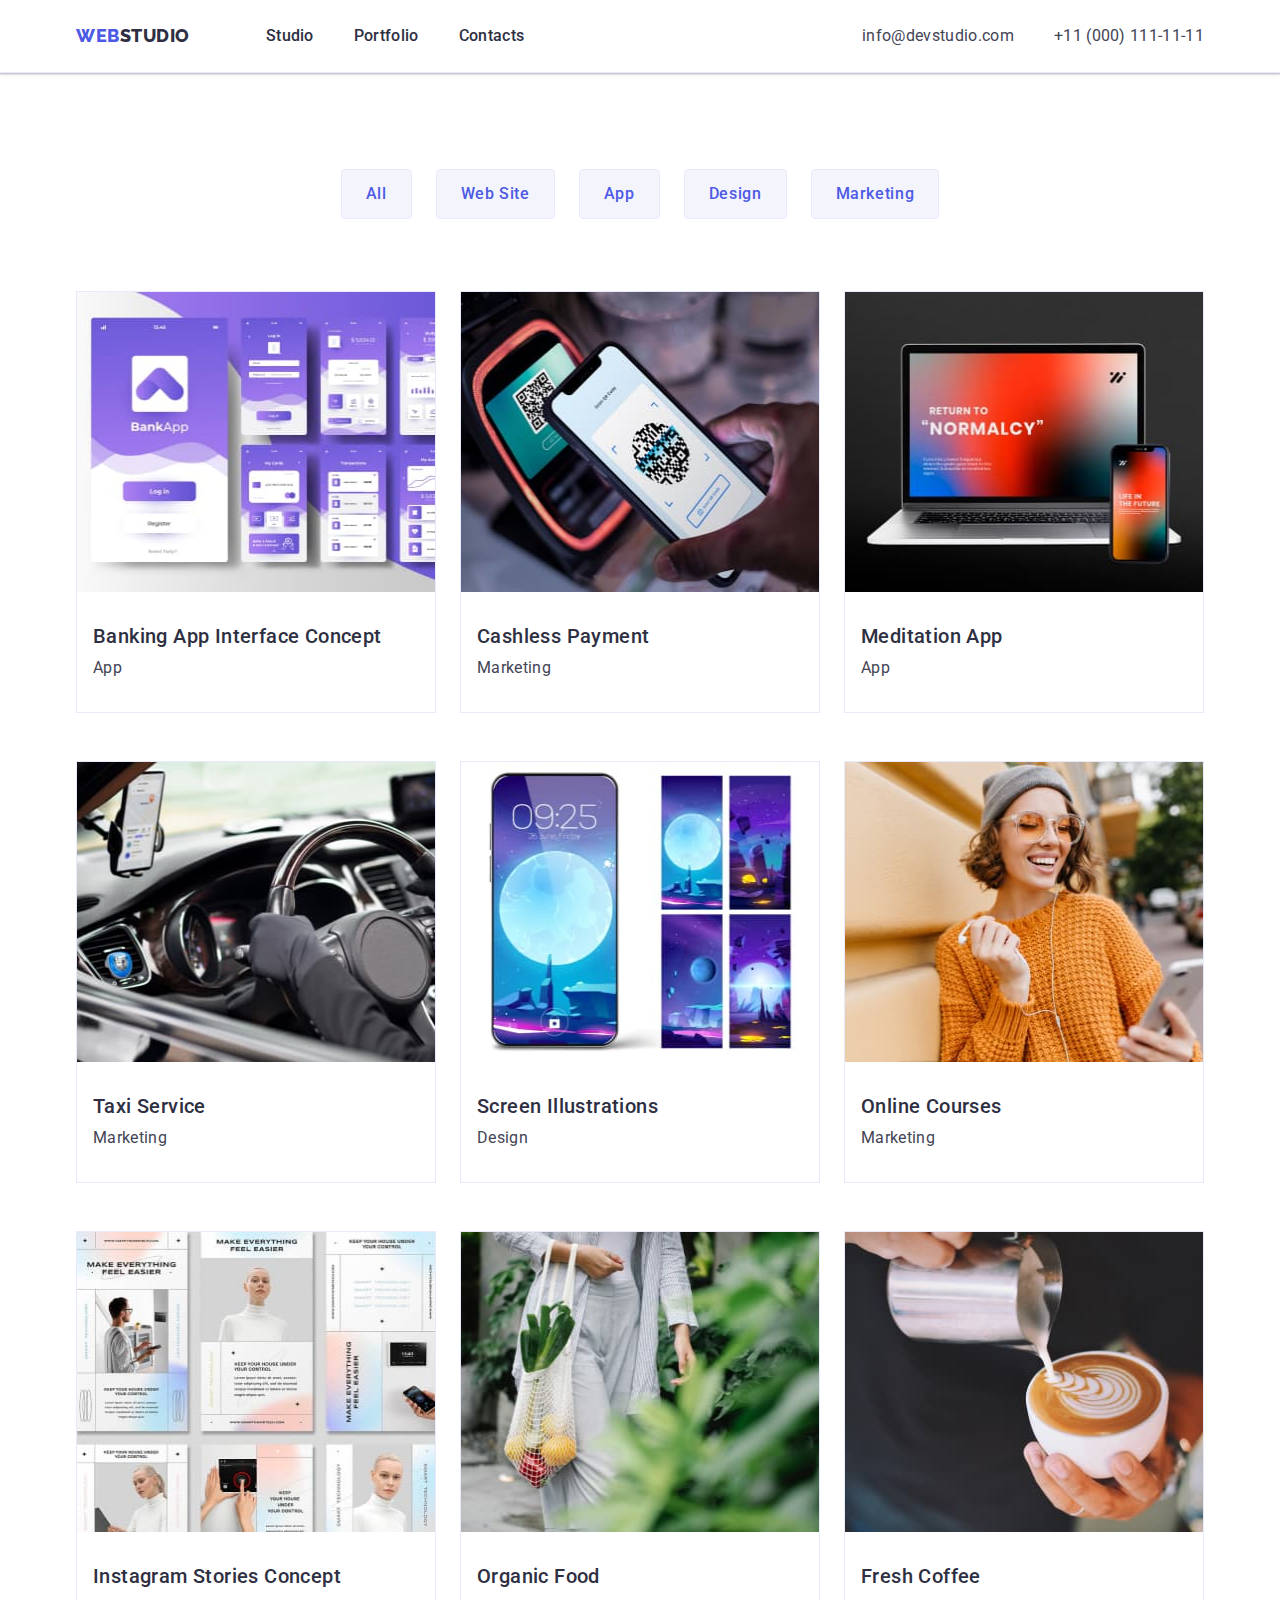
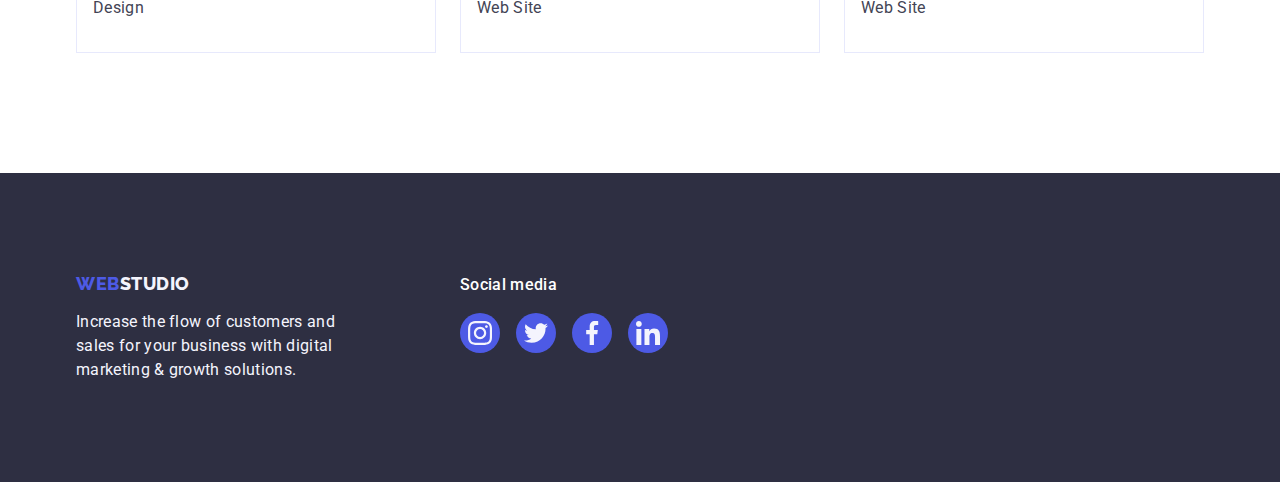
==== portfolio.html @ 77243d73 "Initial commit" ====
<!DOCTYPE html>
<html lang="en">
  <head>
    <meta charset="UTF-8" />
    <meta http-equiv="X-UA-Compatible" content="IE=edge" />
    <meta name="viewport" content="width=device-width, initial-scale=1.0" />
    <title>Portfolio</title>
    <link rel="preconnect" href="https://fonts.googleapis.com" />
    <link rel="preconnect" href="https://fonts.gstatic.com" crossorigin />
    <link
      href="https://fonts.googleapis.com/css2?family=Raleway:wght@800&family=Roboto:wght@400;500;700;900&display=swap"
      rel="stylesheet"
    />
    <link
      rel="stylesheet"
      href="https://cdnjs.cloudflare.com/ajax/libs/modern-normalize/1.1.0/modern-normalize.min.css"
    />
    <link rel="stylesheet" href="./css/styles.css" />
  </head>
  <body>
    <!-- Header -->
    <header class="main-header">
      <div class="container header">
        <nav class="nav-menu">
          <a class="logo link" href="./index.html"
            >Web<span class="logo-studio-black">Studio</span></a
          >
          <ul class="main-nav list">
            <li class="main-nav item">
              <a class="main-nav link" href="./index.html">Studio</a>
            </li>
            <li class="main-nav item">
              <a class="main-nav link" href="./portfolio.html">Portfolio</a>
            </li>
            <li class="main-nav item">
              <a class="main-nav link" href="">Contacts</a>
            </li>
          </ul>
        </nav>
        <address class="address">
          <ul class="contact-nav list">
            <li class="contact-nav item">
              <a class="contact-nav link" href="mailto:info@devstudio.com"
                >info@devstudio.com</a
              >
            </li>
            <li class="contact-nav item">
              <a class="contact-nav link" href="tel:+110001111111"
                >+11 (000) 111-11-11</a
              >
            </li>
          </ul>
        </address>
      </div>
    </header>
    <!-- Main -->
    <main>
      <section class="portfolio-page">
        <div class="portfolio-div container">
          <h1 class="hidden-text">Portfolio of WebStudio</h1>
          <ul class="portfolio-filter list">
            <li class="btn-filter-item">
              <button type="button" class="button-filter">All</button>
            </li>
            <li class="btn-filter-item">
              <button type="button" class="button-filter">Web Site</button>
            </li>
            <li class="btn-filter-item">
              <button type="button" class="button-filter">App</button>
            </li>
            <li class="btn-filter-item">
              <button type="button" class="button-filter">Design</button>
            </li>
            <li class="btn-filter-item">
              <button type="button" class="button-filter">Marketing</button>
            </li>
          </ul>
          <!-- Portfolio section -->
          <ul class="portfolio list">
            <li class="list-item">
              <a class="img link" href="">
                <img
                  class="portfolio-photo img"
                  src="./images/portfolio/img-bank.jpg"
                  alt="Concept interface of banking app"
                  width="360"
                  height="300"
                />
                <div class="portfolio-container">
                  <h2 class="second-subtitle-img portfolio">
                    Banking App Interface Concept
                  </h2>
                  <p class="description-img portfolio">App</p>
                </div></a
              >
            </li>
            <li class="list-item">
              <a class="img link" href=""
                ><img
                  class="portfolio-photo img"
                  src="./images/portfolio/img-pay.jpg"
                  alt="Payment by phone NFC"
                  width="360"
                  height="300"
                />
                <div class="portfolio-container">
                  <h2 class="second-subtitle-img portfolio">
                    Cashless Payment
                  </h2>
                  <p class="description-img portfolio">Marketing</p>
                </div></a
              >
            </li>
            <li class="list-item">
              <a class="img link" href=""
                ><img
                  class="portfolio-photo img"
                  src="./images/portfolio/img-medit.jpg"
                  alt="Laptop and phone with meditation app"
                  width="360"
                  height="300"
                />
                <div class="portfolio-container">
                  <h2 class="second-subtitle-img portfolio">Meditation App</h2>
                  <p class="description-img portfolio">App</p>
                </div></a
              >
            </li>
            <li class="list-item">
              <a class="img link" href=""
                ><img
                  class="portfolio-photo img"
                  src="./images/portfolio/img-taxi.jpg"
                  alt="Driver in car"
                  width="360"
                  height="300"
                />
                <div class="portfolio-container">
                  <h2 class="second-subtitle-img portfolio">Taxi Service</h2>
                  <p class="description-img portfolio">Marketing</p>
                </div></a
              >
            </li>
            <li class="list-item">
              <a class="img link" href=""
                ><img
                  class="portfolio-photo img"
                  src="./images/portfolio/img-scrn-illustr.jpg"
                  alt="Screen illustrations in phone"
                  width="360"
                  height="300"
                />
                <div class="portfolio-container">
                  <h2 class="second-subtitle-img portfolio">
                    Screen Illustrations
                  </h2>
                  <p class="description-img portfolio">Design</p>
                </div></a
              >
            </li>
            <li class="list-item">
              <a class="img link" href=""
                ><img
                  class="portfolio-photo img"
                  src="./images/portfolio/img-courses.jpg"
                  alt="Girl with headphones and phone"
                  width="360"
                  height="300"
                />
                <div class="portfolio-container">
                  <h2 class="second-subtitle-img portfolio">Online Courses</h2>
                  <p class="description-img portfolio">Marketing</p>
                </div></a
              >
            </li>
            <li class="list-item">
              <a class="img link" href=""
                ><img
                  class="portfolio-photo img"
                  src="./images/portfolio/img-inst.jpg"
                  alt="Instagram stories about smart house system"
                  width="360"
                  height="300"
                />
                <div class="portfolio-container">
                  <h2 class="second-subtitle-img portfolio">
                    Instagram Stories Concept
                  </h2>
                  <p class="description-img portfolio">Design</p>
                </div></a
              >
            </li>
            <li class="list-item">
              <a class="img link" href=""
                ><img
                  class="portfolio-photo img"
                  src="./images/portfolio/img-food.jpg"
                  alt="Woman with bag of fruits and vegetables"
                  width="360"
                  height="300"
                />
                <div class="portfolio-container">
                  <h2 class="second-subtitle-img portfolio">Organic Food</h2>
                  <p class="description-img portfolio">Web Site</p>
                </div></a
              >
            </li>
            <li class="list-item">
              <a class="img link" href=""
                ><img
                  class="portfolio-photo img"
                  src="./images/portfolio/img-coffee.jpg"
                  alt="The bartender pours coffee into a cup"
                  width="360"
                  height="300"
                />
                <div class="portfolio-container">
                  <h2 class="second-subtitle-img portfolio">Fresh Coffee</h2>
                  <p class="description-img portfolio">Web Site</p>
                </div></a
              >
            </li>
          </ul>
        </div>
      </section>
    </main>
    <!-- Footer -->
    <footer class="footer-section">
      <div class="container footer">
        <div class="footer-logo-text">
          <a class="logo link footer" href="./index.html"
            >Web<span class="logo-studio-white">Studio</span></a
          >
          <p class="footer-text">
            Increase the flow of customers and sales for your business with
            digital marketing & growth solutions.
          </p>
        </div>
        <div class="footer-social-links">
          <p class="footer-social-text">Social media</p>
          <ul class="footer-social list">
            <li class="footer-social-item">
              <a href="" class="footer-social link">
                <svg class="footer-social icon" width="24" height="24">
                  <use href="./images/icon.svg#icon-instagram"></use>
                </svg>
              </a>
            </li>
            <li class="footer-social-item">
              <a href="" class="footer-social link">
                <svg class="footer-social icon" width="24" height="24">
                  <use href="./images/icon.svg#icon-twitter"></use>
                </svg>
              </a>
            </li>
            <li class="footer-social-item">
              <a href="" class="footer-social link">
                <svg class="footer-social icon" width="24" height="24">
                  <use href="./images/icon.svg#icon-facebook"></use>
                </svg>
              </a>
            </li>
            <li class="footer-social-item">
              <a href="" class="footer-social link">
                <svg class="footer-social icon" width="24" height="24">
                  <use href="./images/icon.svg#icon-linkedin"></use>
                </svg>
              </a>
            </li>
          </ul>
        </div>
      </div>
    </footer>
  </body>
</html>
---- css/styles.css ----
:root {
  --primary-brand: rgba(77, 90, 229, 1);
  --pressed-state: rgba(64, 75, 191, 1);
  --dark: rgba(46, 47, 66, 1);
  --success: rgba(49, 208, 170, 1);
  --text: rgba(67, 68, 85, 1);
  --white-text: rgba(255, 255, 255, 1);
  --subtle-text: rgba(142, 143, 153, 1);
  --accent: rgba(231, 233, 252, 1);
  --light: rgba(244, 244, 253, 1);
  --modal-overlay: rgba(46, 47, 66, 0.4);
  --hero-background: rgba(46, 47, 66, 0.7);
  --white-background: rgba(255, 255, 255, 1);
  --modal-background: rgba(252, 252, 252, 1);
  --customers-icon: rgba(175, 177, 184, 1);
  --footer-social-media: #ffffff;
}

body {
  font-family: 'Roboto', sans-serif;
  font-size: 16px;
  line-height: 1.5;
  letter-spacing: 0.02em;
  color: var(--text);
  background-color: var(--white-background);
}

.container {
  width: 1158px;
  padding-left: 15px;
  padding-right: 15px;
  margin: 0 auto;
}

h1,
h2,
h3,
h4,
p,
ul {
  margin: 0;
}

.img {
  display: block;
  width: 100%;
}

/* Header */

.main-header {
  border-bottom: 1px solid var(--accent);
  box-shadow: 0px 2px 1px rgba(46, 47, 66, 0.08),
    0px 1px 1px rgba(46, 47, 66, 0.16), 0px 1px 6px rgba(46, 47, 66, 0.08);
}

.container.header {
  display: flex;
  align-items: center;
  height: 72px;
}

/* logo */

.link {
  font-family: 'Raleway', sans-serif;
  font-weight: 800;
  text-transform: uppercase;
  text-decoration: none;
  color: var(--primary-brand);
  font-size: 18px;
  line-height: 1.17;
  letter-spacing: 0.03em;
}

.logo-studio-black {
  color: var(--dark);
}

.logo.link {
  margin-right: 76px;
}

/* links for main-nav-link (studio, portfolio, contacts) */

.nav-menu {
  display: flex;
  align-items: center;
}

.main-nav {
  color: var(--dark);
  text-decoration: none;
  text-transform: capitalize;
  font-family: 'Roboto';
  font-style: normal;
  font-weight: 500;
  font-size: 16px;
  line-height: 1.5;
  letter-spacing: 0.02em;
}

.main-nav.link:active,
.main-nav.link:hover,
.main-nav.link:focus {
  color: var(--pressed-state);
}

.main-nav.link {
  display: block;
  padding-top: 24px;
  padding-bottom: 24px;
}

.list {
  display: flex;
  list-style: none;
  margin: 0;
  padding: 0;
}

.main-nav.list {
  gap: 40px;
}

.contact-nav.list {
  display: flex;
  gap: 40px;
}

/* links for tel, email */
.address {
  font-style: normal;
  margin-left: auto;
}

.contact-nav {
  text-decoration: none;
  color: inherit;
  text-transform: lowercase;
  font-family: 'Roboto';
  font-style: normal;
  font-weight: 400;
  font-size: 16px;
  line-height: 1.5;
  letter-spacing: 0.02em;
}

.contact-nav.link:hover,
.contact-nav.link:focus {
  color: var(--pressed-state);
}

/* Main */
.hero-section {
  background-color: var(--dark);
  background-image: linear-gradient(
      var(--hero-background),
      var(--hero-background)
    ),
    url(../images/hero.jpg);
  background-size: cover;
  background-position: center;
  background-repeat: no-repeat;
  max-width: 1440px;
  height: 600px;
  margin-left: auto;
  margin-right: auto;
  padding-top: 188px;
  padding-bottom: 188px;
  text-align: center;
}

.main-title {
  margin: 0 auto 48px;
  color: var(--white-text);
  font-size: 56px;
  line-height: 1.07;
  letter-spacing: 0.02em;
  text-align: center;
  max-width: 496px;
}

/* Advantages */

.advantages-logo.list {
  gap: 24px;
}

.hidden-text {
  visibility: hidden;
  display: none;
}

.second-section {
  padding: 120px 0;
}

.subtitle {
  color: var(--dark);
  margin-top: 0;
  margin-bottom: 72px;
  font-size: 36px;
  line-height: 1.11;
  letter-spacing: 0.02em;
  text-align: center;
  text-transform: capitalize;
}

.advantages.item {
  flex-basis: calc((100% - 72px) / 4);
}

.icon-container {
  display: flex;
  padding: 24px 102.14px;
  align-items: center;
  justify-content: center;
  height: 112px;
  width: 264px;
  background-color: var(--light);
  border-radius: 4px;
  margin-bottom: 8px;
}

/* What are we doing */

.third-section {
  padding-bottom: 120px;
}

.advantages.list,
.work.list,
.team.list {
  gap: 24px;
}

/* Team */

.fourth-section {
  background-color: var(--light);
  padding: 120px 0;
}

.description.team {
  text-align: center;
  margin-bottom: 8px;
}

.second-subtitle {
  margin-bottom: 8px;
  color: var(--dark);
  margin-top: 0;
  font-weight: 500;
  font-size: 20px;
  letter-spacing: 0.02em;
  line-height: 1.2;
}

.second-subtitle.team {
  text-align: center;
}

.description {
  font-size: 16px;
  margin-top: 0;
  margin-bottom: 0;
}

.second-subtitle-img {
  color: var(--dark);
  font-weight: 500;
  font-style: normal;
  font-size: 20px;
  letter-spacing: 0.02em;
  line-height: 1.2;
  text-transform: capitalize;
}

.description-img {
  color: var(--text);
  text-transform: capitalize;
  font-family: 'Roboto';
  font-style: normal;
  font-weight: 400;
  font-size: 16px;
  line-height: 1.5;
  letter-spacing: 0.02em;
}

.employee {
  padding: 32px 0;
}

.team.item {
  background-color: var(--white-background);
  box-shadow: 0px 1px 6px rgba(46, 47, 66, 0.08),
    0px 1px 1px rgba(46, 47, 66, 0.16), 0px 2px 1px rgba(46, 47, 66, 0.08);
  border-radius: 0px 0px 4px 4px;
}

/* Team social links */

.social-links.list {
  gap: 24px;
  justify-content: center;
}

.social-item {
  height: 40px;
  width: 40px;
}

.social.link {
  display: flex;
  background-color: var(--primary-brand);
  border-radius: 50%;
  width: 100%;
  height: 100%;
  align-items: center;
  justify-content: center;
  cursor: pointer;
}

.social.link:focus,
.social.link:hover {
  background-color: var(--pressed-state);
}

.social.icon {
  fill: var(--light);
}

/* Buttons */

.button-order {
  display: block;
  min-width: 169px;
  height: 56px;
  font-family: 'Roboto', sans-serif;
  font-weight: 500;
  font-size: 16px;
  line-height: 1.5;
  letter-spacing: 0.04em;
  color: var(--white-text);
  background-color: var(--primary-brand);
  cursor: pointer;
  padding: 16px 32px;
  border: none;
  box-shadow: 0px 4px 4px rgba(0, 0, 0, 0.15);
  border-radius: 4px;
  margin: 0 auto;
}

.button-filter {
  font-family: 'Roboto', sans-serif;
  font-size: 16px;
  line-height: 1.5;
  color: var(--primary-brand);
  background-color: var(--light);
  font-weight: 500;
  letter-spacing: 0.04em;
  cursor: pointer;
  border: 1px solid var(--accent);
  border-radius: 4px;
  padding: 12px 24px;
}

.button-filter:hover,
.button-filter:focus {
  border: 1px solid transparent;
  color: #ffffff;
  background-color: #404bbf;
  box-shadow: 0px 3px 1px rgba(0, 0, 0, 0.1), 0px 2px 1px rgba(0, 0, 0, 0.08),
    0px 2px 2px rgba(0, 0, 0, 0.12);
}

.button-order:hover,
.button-order:focus {
  background-color: var(--pressed-state);
}

/* Portfolio page */

.portfolio-page {
  padding: 96px 0 120px;
}

.portfolio-filter.list {
  margin-bottom: 72px;
  justify-content: center;
  display: flex;
  gap: 24px;
}

.portfolio.list {
  display: flex;
  flex-wrap: wrap;
  column-gap: 24px;
  row-gap: 48px;
}

.list-item {
  flex-basis: calc((100% - 48px) / 3);
  border: 1px solid var(--accent);
}

.portfolio-container {
  padding: 32px 16px;
  border-top: none;
}

.list-item:hover {
  background: var(--white-background);
  border: 1px solid var(--light);
}

.second-subtitle-img.portfolio {
  font-family: 'Roboto';
  margin-bottom: 8px;
}

.img.link:hover,
.img.link:focus {
  box-shadow: 0px 1px 6px rgba(46, 47, 66, 0.08),
    0px 1px 1px rgba(46, 47, 66, 0.16), 0px 2px 1px rgba(46, 47, 66, 0.08);
}

/* Customers */

.customer.subtitle {
  margin-bottom: 72px;
  line-height: 1.1;
}

.customer-section {
  padding: 120px 0;
}

.customer.list {
  gap: 24px;
  align-items: center;
}

.customer-item {
  width: 168px;
  height: 88px;
  cursor: pointer;
}

.customer.link {
  display: flex;
  width: 100%;
  height: 100%;
  border: 1px solid var(--subtle-text);
  border-radius: 4px;
  align-items: center;
  justify-content: center;
  color: var(--customers-icon);
  padding: 16px 32px;
}

.customer.link:hover,
.customer.link:focus {
  color: var(--pressed-state);
  border-color: var(--pressed-state);
}

.customer.icon {
  fill: currentColor;
}

/* Footer */

.footer-section {
  padding: 100px 0;
  background-color: var(--dark);
}

.logo-studio-white {
  color: var(--light);
}

.logo.link.footer {
  display: inline-block;
  margin-bottom: 16px;
  margin-right: 0;
}

.footer-text {
  color: var(--light);
  margin-bottom: 0;
  width: 264px;
}

.footer-social-text {
  font-weight: 500;
  color: var(--white-text);
  margin-bottom: 16px;
}

.container.footer {
  display: flex;
  align-items: baseline;
  gap: 120px;
}

.footer-social.list {
  gap: 16px;
}

.footer-social.link {
  display: flex;
  border-radius: 50%;
  width: 100%;
  height: 100%;
  align-items: center;
  justify-content: center;
  cursor: pointer;
  background-color: var(--primary-brand);
}

.footer-social.link:focus,
.footer-social.link:hover {
  background-color: var(--success);
}

.footer-social-item {
  width: 40px;
  height: 40px;
}

.footer-social.icon {
  fill: var(--light);
}
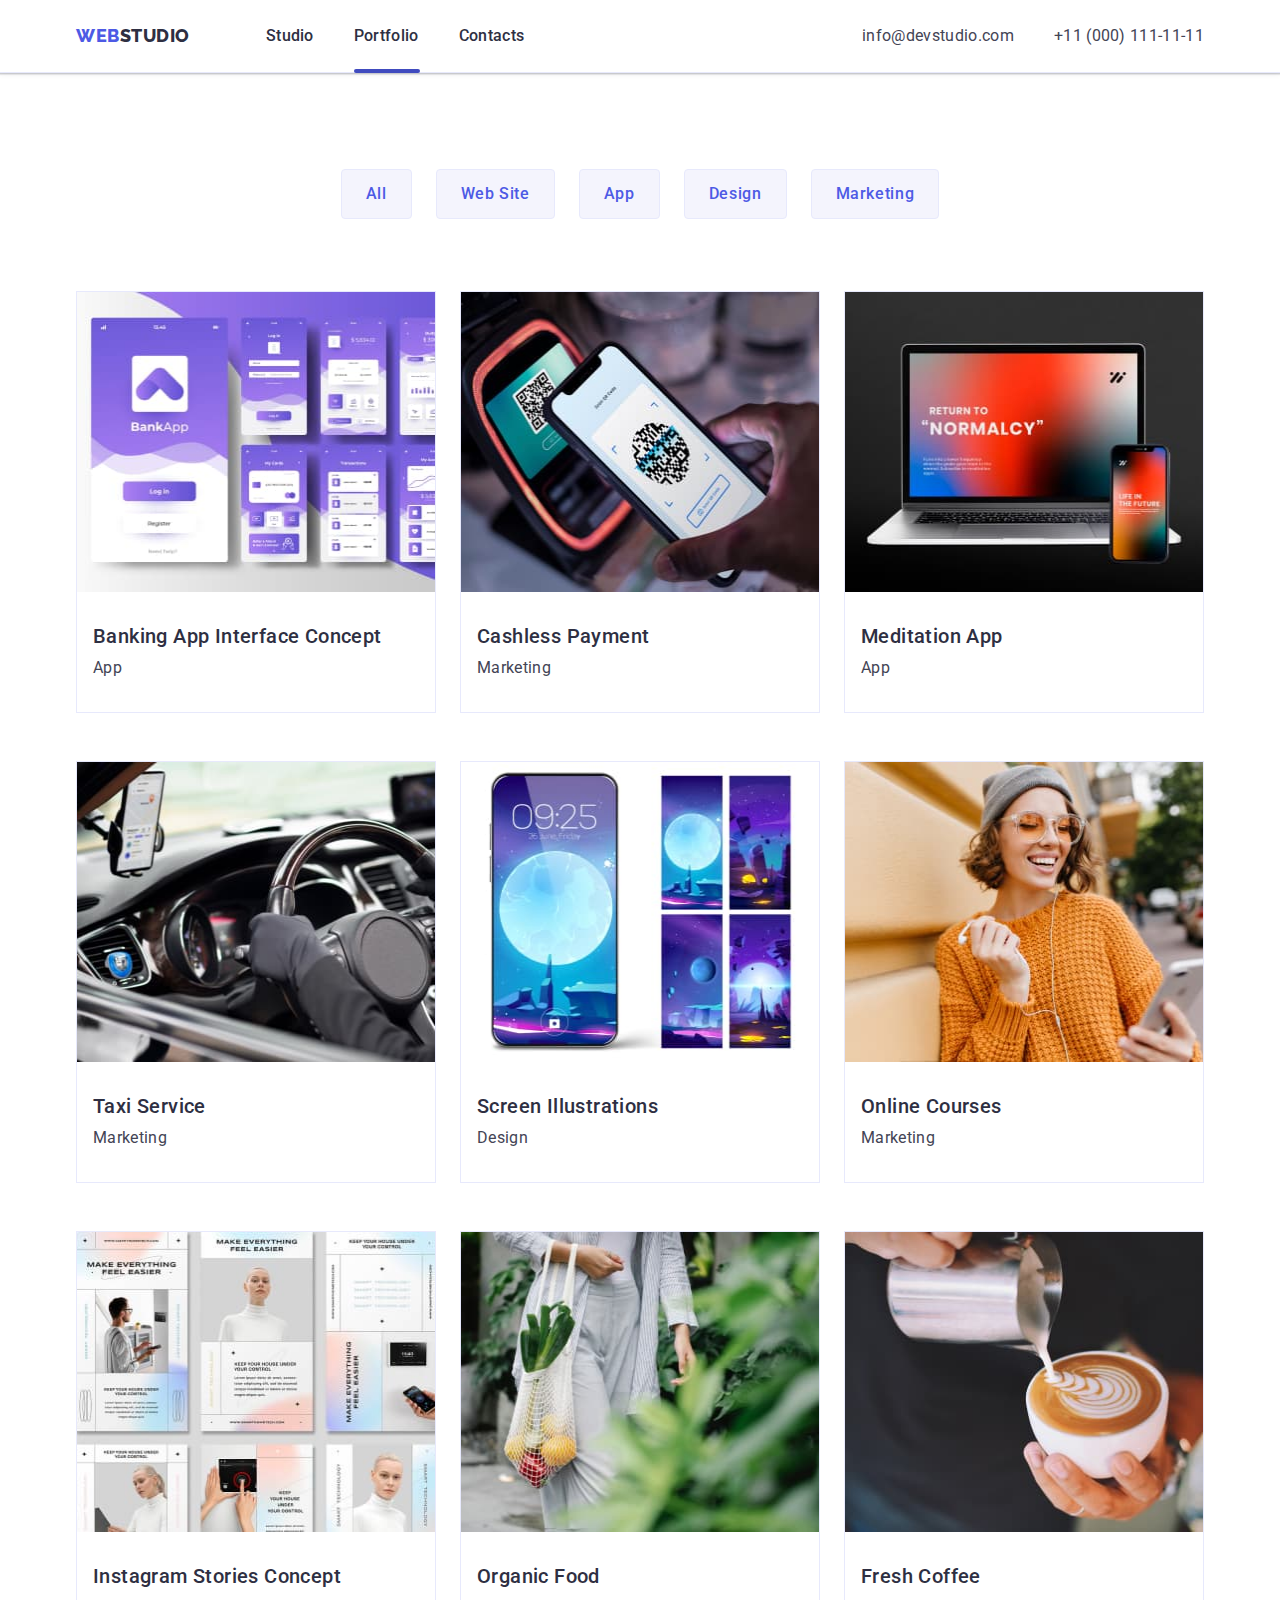
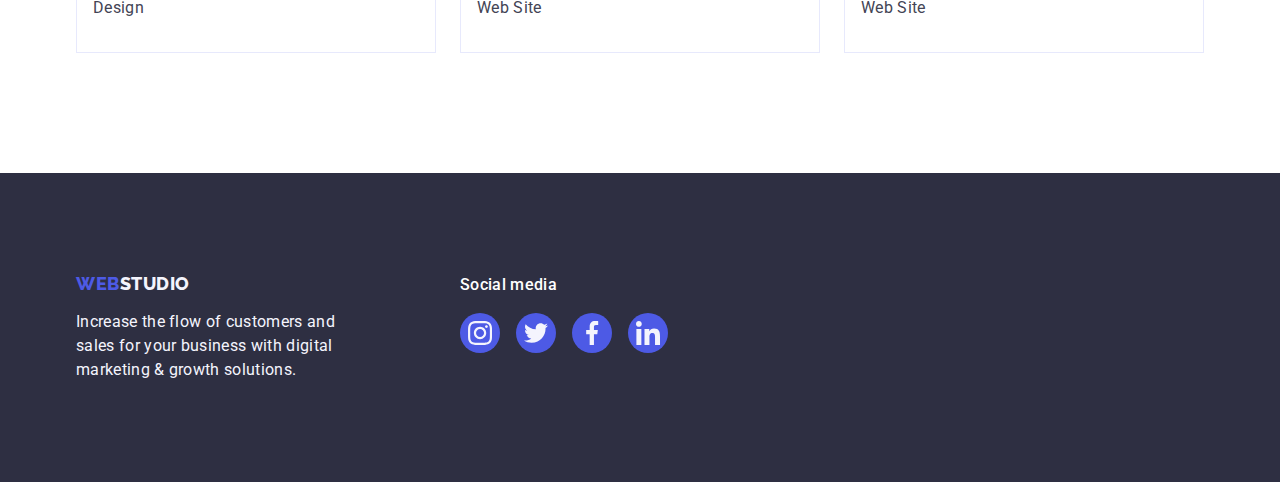
==== commit 08e6d5fc: "HW5 v.1" ====
--- a/portfolio.html
+++ b/portfolio.html
@@ -29,8 +29,12 @@
             <li class="main-nav item">
               <a class="main-nav link" href="./index.html">Studio</a>
             </li>
-            <li class="main-nav item">
-              <a class="main-nav link" href="./portfolio.html">Portfolio</a>
+            <li class="main-nav item current-page portfolio">
+              <a
+                class="main-nav link current-page portfolio"
+                href="./portfolio.html"
+                >Portfolio</a
+              >
             </li>
             <li class="main-nav item">
               <a class="main-nav link" href="">Contacts</a>
@@ -79,6 +83,11 @@
           <ul class="portfolio list">
             <li class="list-item">
               <a class="img link" href="">
+                <p class="portfolio-card-text">
+                  14 Stylish and User-Friendly App Design Concepts · Task
+                  Manager App · Calorie Tracker App · Exotic Fruit Ecommerce App
+                  · Cloud Storage App
+                </p>
                 <img
                   class="portfolio-photo img"
                   src="./images/portfolio/img-bank.jpg"
@@ -95,8 +104,13 @@
               >
             </li>
             <li class="list-item">
-              <a class="img link" href=""
-                ><img
+              <a class="img link" href="">
+                <p class="portfolio-card-text">
+                  14 Stylish and User-Friendly App Design Concepts · Task
+                  Manager App · Calorie Tracker App · Exotic Fruit Ecommerce App
+                  · Cloud Storage App
+                </p>
+                <img
                   class="portfolio-photo img"
                   src="./images/portfolio/img-pay.jpg"
                   alt="Payment by phone NFC"
@@ -112,8 +126,13 @@
               >
             </li>
             <li class="list-item">
-              <a class="img link" href=""
-                ><img
+              <a class="img link" href="">
+                <p class="portfolio-card-text">
+                  14 Stylish and User-Friendly App Design Concepts · Task
+                  Manager App · Calorie Tracker App · Exotic Fruit Ecommerce App
+                  · Cloud Storage App
+                </p>
+                <img
                   class="portfolio-photo img"
                   src="./images/portfolio/img-medit.jpg"
                   alt="Laptop and phone with meditation app"
@@ -127,8 +146,13 @@
               >
             </li>
             <li class="list-item">
-              <a class="img link" href=""
-                ><img
+              <a class="img link" href="">
+                <p class="portfolio-card-text">
+                  14 Stylish and User-Friendly App Design Concepts · Task
+                  Manager App · Calorie Tracker App · Exotic Fruit Ecommerce App
+                  · Cloud Storage App
+                </p>
+                <img
                   class="portfolio-photo img"
                   src="./images/portfolio/img-taxi.jpg"
                   alt="Driver in car"
@@ -142,8 +166,13 @@
               >
             </li>
             <li class="list-item">
-              <a class="img link" href=""
-                ><img
+              <a class="img link" href="">
+                <p class="portfolio-card-text">
+                  14 Stylish and User-Friendly App Design Concepts · Task
+                  Manager App · Calorie Tracker App · Exotic Fruit Ecommerce App
+                  · Cloud Storage App
+                </p>
+                <img
                   class="portfolio-photo img"
                   src="./images/portfolio/img-scrn-illustr.jpg"
                   alt="Screen illustrations in phone"
@@ -159,8 +188,13 @@
               >
             </li>
             <li class="list-item">
-              <a class="img link" href=""
-                ><img
+              <a class="img link" href="">
+                <p class="portfolio-card-text">
+                  14 Stylish and User-Friendly App Design Concepts · Task
+                  Manager App · Calorie Tracker App · Exotic Fruit Ecommerce App
+                  · Cloud Storage App
+                </p>
+                <img
                   class="portfolio-photo img"
                   src="./images/portfolio/img-courses.jpg"
                   alt="Girl with headphones and phone"
@@ -174,8 +208,13 @@
               >
             </li>
             <li class="list-item">
-              <a class="img link" href=""
-                ><img
+              <a class="img link" href="">
+                <p class="portfolio-card-text">
+                  14 Stylish and User-Friendly App Design Concepts · Task
+                  Manager App · Calorie Tracker App · Exotic Fruit Ecommerce App
+                  · Cloud Storage App
+                </p>
+                <img
                   class="portfolio-photo img"
                   src="./images/portfolio/img-inst.jpg"
                   alt="Instagram stories about smart house system"
@@ -192,7 +231,12 @@
             </li>
             <li class="list-item">
               <a class="img link" href=""
-                ><img
+                ><p class="portfolio-card-text">
+                  14 Stylish and User-Friendly App Design Concepts · Task
+                  Manager App · Calorie Tracker App · Exotic Fruit Ecommerce App
+                  · Cloud Storage App
+                </p>
+                <img
                   class="portfolio-photo img"
                   src="./images/portfolio/img-food.jpg"
                   alt="Woman with bag of fruits and vegetables"
@@ -207,7 +251,12 @@
             </li>
             <li class="list-item">
               <a class="img link" href=""
-                ><img
+                ><p class="portfolio-card-text">
+                  14 Stylish and User-Friendly App Design Concepts · Task
+                  Manager App · Calorie Tracker App · Exotic Fruit Ecommerce App
+                  · Cloud Storage App
+                </p>
+                <img
                   class="portfolio-photo img"
                   src="./images/portfolio/img-coffee.jpg"
                   alt="The bartender pours coffee into a cup"
@@ -271,5 +320,6 @@
         </div>
       </div>
     </footer>
+    <script src="./js/modal.js"></script>
   </body>
 </html>
--- a/css/styles.css
+++ b/css/styles.css
@@ -13,7 +13,6 @@
   --white-background: rgba(255, 255, 255, 1);
   --modal-background: rgba(252, 252, 252, 1);
   --customers-icon: rgba(175, 177, 184, 1);
-  --footer-social-media: #ffffff;
 }
 
 body {
@@ -58,6 +57,29 @@
   display: flex;
   align-items: center;
   height: 72px;
+}
+
+.main-nav.item.current-page {
+  position: relative;
+}
+
+.main-nav.link.current-page::after {
+  display: inline-block;
+  position: absolute;
+  content: '';
+  height: 4px;
+  left: 0px;
+  bottom: -1px;
+  background: var(--pressed-state);
+  border-radius: 2px;
+}
+
+.current-page.portfolio::after {
+  width: 66px;
+}
+
+.current-page.studio::after {
+  width: 48px;
 }
 
 /* logo */
@@ -104,6 +126,9 @@
 .main-nav.link:hover,
 .main-nav.link:focus {
   color: var(--pressed-state);
+  transition-property: color;
+  transition-duration: 250ms;
+  transition-timing-function: cubic-bezier(0.4, 0, 0.2, 1);
 }
 
 .main-nav.link {
@@ -149,6 +174,9 @@
 .contact-nav.link:hover,
 .contact-nav.link:focus {
   color: var(--pressed-state);
+  transition-property: color;
+  transition-duration: 250ms;
+  transition-timing-function: cubic-bezier(0.4, 0, 0.2, 1);
 }
 
 /* Main */
@@ -325,6 +353,9 @@
 .social.link:focus,
 .social.link:hover {
   background-color: var(--pressed-state);
+  transition-property: background-color;
+  transition-duration: 250ms;
+  transition-timing-function: cubic-bezier(0.4, 0, 0.2, 1);
 }
 
 .social.icon {
@@ -369,15 +400,21 @@
 .button-filter:hover,
 .button-filter:focus {
   border: 1px solid transparent;
-  color: #ffffff;
-  background-color: #404bbf;
+  color: var(--white-text);
+  background-color: var(--pressed-state);
   box-shadow: 0px 3px 1px rgba(0, 0, 0, 0.1), 0px 2px 1px rgba(0, 0, 0, 0.08),
     0px 2px 2px rgba(0, 0, 0, 0.12);
+  transition-property: background-color;
+  transition-duration: 250ms;
+  transition-timing-function: cubic-bezier(0.4, 0, 0.2, 1);
 }
 
 .button-order:hover,
 .button-order:focus {
   background-color: var(--pressed-state);
+  transition-property: background-color;
+  transition-duration: 250ms;
+  transition-timing-function: cubic-bezier(0.4, 0, 0.2, 1);
 }
 
 /* Portfolio page */
@@ -401,6 +438,7 @@
 }
 
 .list-item {
+  position: relative;
   flex-basis: calc((100% - 48px) / 3);
   border: 1px solid var(--accent);
 }
@@ -408,11 +446,6 @@
 .portfolio-container {
   padding: 32px 16px;
   border-top: none;
-}
-
-.list-item:hover {
-  background: var(--white-background);
-  border: 1px solid var(--light);
 }
 
 .second-subtitle-img.portfolio {
@@ -424,6 +457,40 @@
 .img.link:focus {
   box-shadow: 0px 1px 6px rgba(46, 47, 66, 0.08),
     0px 1px 1px rgba(46, 47, 66, 0.16), 0px 2px 1px rgba(46, 47, 66, 0.08);
+  transition-property: box-shadow;
+  transition-duration: 250ms;
+  transition-timing-function: cubic-bezier(0.4, 0, 0.2, 1);
+}
+
+.img.link:hover::before,
+.portfolio-card-text:hover {
+  opacity: 1;
+}
+
+.img.link::before {
+  position: absolute;
+  display: inline-block;
+  content: '';
+  width: 100%;
+  height: 300px;
+  background-color: var(--primary-brand);
+  opacity: 0;
+}
+
+.portfolio-card-text {
+  position: absolute;
+  opacity: 0;
+  color: var(--light);
+  width: 100%;
+  height: 100%;
+  font-family: 'Roboto';
+  font-style: normal;
+  font-weight: 400;
+  font-size: 16px;
+  line-height: 1.5;
+  text-transform: none;
+  letter-spacing: 0.02em;
+  padding: 40px 32px;
 }
 
 /* Customers */
@@ -464,6 +531,9 @@
 .customer.link:focus {
   color: var(--pressed-state);
   border-color: var(--pressed-state);
+  transition-property: color, border-color;
+  transition-duration: 250ms;
+  transition-timing-function: cubic-bezier(0.4, 0, 0.2, 1);
 }
 
 .customer.icon {
@@ -523,6 +593,9 @@
 .footer-social.link:focus,
 .footer-social.link:hover {
   background-color: var(--success);
+  transition-property: background-color;
+  transition-duration: 250ms;
+  transition-timing-function: cubic-bezier(0.4, 0, 0.2, 1);
 }
 
 .footer-social-item {
@@ -533,3 +606,46 @@
 .footer-social.icon {
   fill: var(--light);
 }
+
+/* Backdrop */
+
+.backdrop.is-hidden {
+  opacity: 0;
+  pointer-events: none;
+}
+
+.backdrop {
+  position: fixed;
+  background-color: var(--modal-overlay);
+  top: 0;
+  left: 0;
+  width: 100%;
+  height: 100%;
+}
+
+.modal {
+  position: absolute;
+  background-color: var(--modal-background);
+  width: 408px;
+  height: 576px;
+  left: 50%;
+  top: 50%;
+  transform: translate(-50%, -50%);
+  box-shadow: 0px 1px 1px rgba(0, 0, 0, 0.14), 0px 1px 3px rgba(0, 0, 0, 0.12),
+    0px 2px 1px rgba(0, 0, 0, 0.2);
+  border-radius: 4px;
+}
+
+.close-icon-button {
+  position: absolute;
+  display: flex;
+  width: 24px;
+  height: 24px;
+  background: var(--accent);
+  border: 1px solid rgba(0, 0, 0, 0.1);
+  border-radius: 50%;
+  top: 24px;
+  right: 24px;
+  align-items: center;
+  justify-content: center;
+}
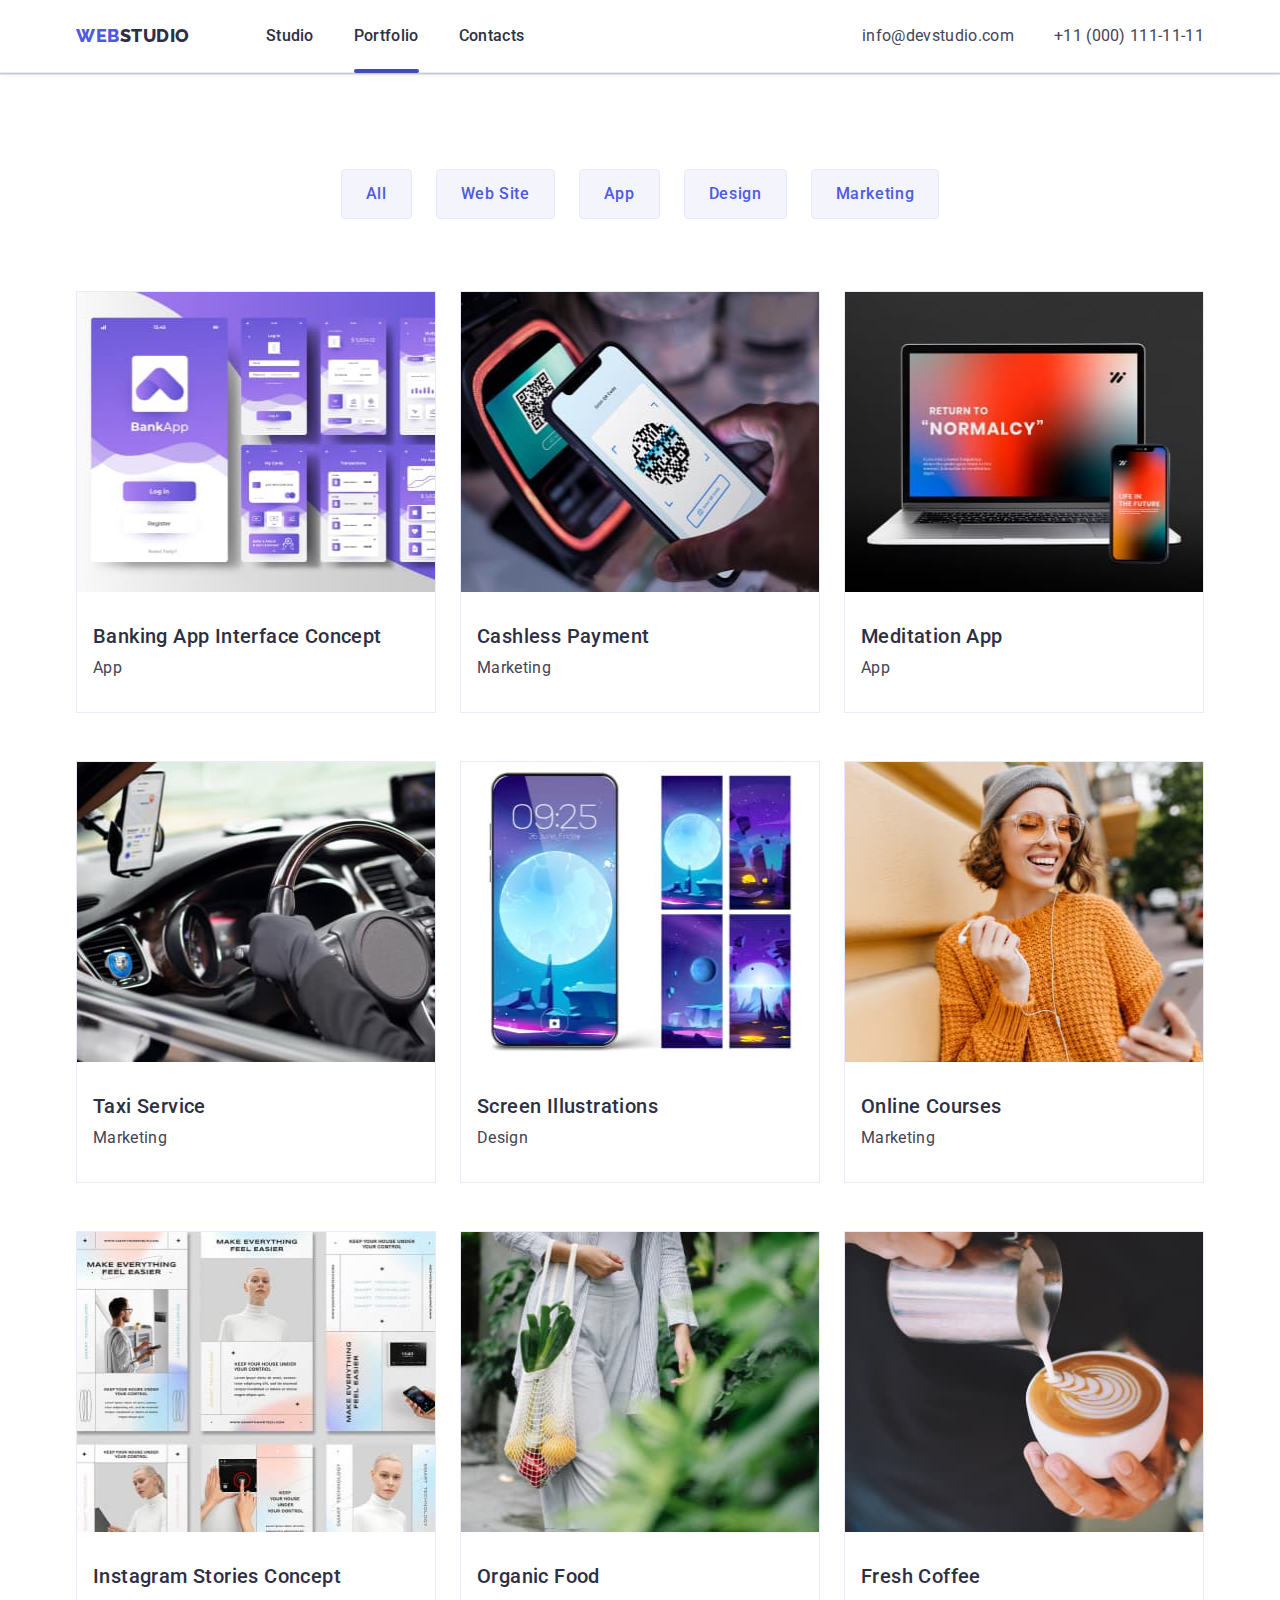
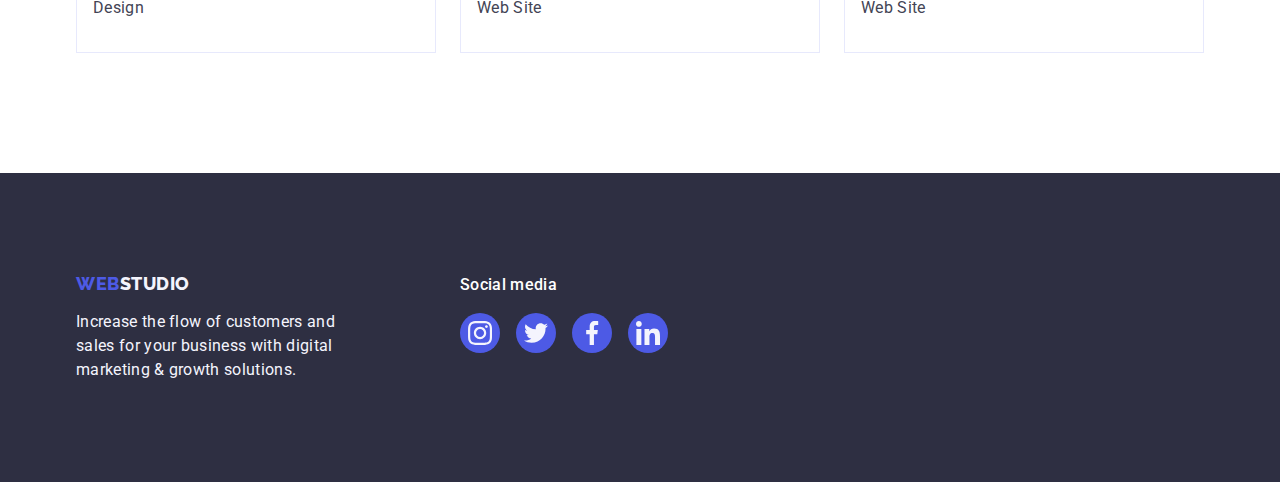
==== commit a6a25c96: "HW5 done" ====
--- a/portfolio.html
+++ b/portfolio.html
@@ -81,20 +81,23 @@
           </ul>
           <!-- Portfolio section -->
           <ul class="portfolio list">
-            <li class="list-item">
-              <a class="img link" href="">
-                <p class="portfolio-card-text">
-                  14 Stylish and User-Friendly App Design Concepts · Task
-                  Manager App · Calorie Tracker App · Exotic Fruit Ecommerce App
-                  · Cloud Storage App
-                </p>
-                <img
-                  class="portfolio-photo img"
-                  src="./images/portfolio/img-bank.jpg"
-                  alt="Concept interface of banking app"
-                  width="360"
-                  height="300"
-                />
+            <!-- 1 item -->
+            <li class="list-item">
+              <a class="img link" href="">
+                <div class="portfolio-card-img-wrapper">
+                  <img
+                    class="portfolio-photo img"
+                    src="./images/portfolio/img-bank.jpg"
+                    alt="Concept interface of banking app"
+                    width="360"
+                    height="300"
+                  />
+                  <p class="portfolio-card-overlay-text">
+                    14 Stylish and User-Friendly App Design Concepts · Task
+                    Manager App · Calorie Tracker App · Exotic Fruit Ecommerce
+                    App · Cloud Storage App
+                  </p>
+                </div>
                 <div class="portfolio-container">
                   <h2 class="second-subtitle-img portfolio">
                     Banking App Interface Concept
@@ -103,20 +106,23 @@
                 </div></a
               >
             </li>
-            <li class="list-item">
-              <a class="img link" href="">
-                <p class="portfolio-card-text">
-                  14 Stylish and User-Friendly App Design Concepts · Task
-                  Manager App · Calorie Tracker App · Exotic Fruit Ecommerce App
-                  · Cloud Storage App
-                </p>
-                <img
-                  class="portfolio-photo img"
-                  src="./images/portfolio/img-pay.jpg"
-                  alt="Payment by phone NFC"
-                  width="360"
-                  height="300"
-                />
+            <!-- 2 item -->
+            <li class="list-item">
+              <a class="img link" href="">
+                <div class="portfolio-card-img-wrapper">
+                  <img
+                    class="portfolio-photo img"
+                    src="./images/portfolio/img-pay.jpg"
+                    alt="Payment by phone NFC"
+                    width="360"
+                    height="300"
+                  />
+                  <p class="portfolio-card-overlay-text">
+                    14 Stylish and User-Friendly App Design Concepts · Task
+                    Manager App · Calorie Tracker App · Exotic Fruit Ecommerce
+                    App · Cloud Storage App
+                  </p>
+                </div>
                 <div class="portfolio-container">
                   <h2 class="second-subtitle-img portfolio">
                     Cashless Payment
@@ -125,60 +131,69 @@
                 </div></a
               >
             </li>
-            <li class="list-item">
-              <a class="img link" href="">
-                <p class="portfolio-card-text">
-                  14 Stylish and User-Friendly App Design Concepts · Task
-                  Manager App · Calorie Tracker App · Exotic Fruit Ecommerce App
-                  · Cloud Storage App
-                </p>
-                <img
-                  class="portfolio-photo img"
-                  src="./images/portfolio/img-medit.jpg"
-                  alt="Laptop and phone with meditation app"
-                  width="360"
-                  height="300"
-                />
+            <!-- 3 item -->
+            <li class="list-item">
+              <a class="img link" href="">
+                <div class="portfolio-card-img-wrapper">
+                  <img
+                    class="portfolio-photo img"
+                    src="./images/portfolio/img-medit.jpg"
+                    alt="Laptop and phone with meditation app"
+                    width="360"
+                    height="300"
+                  />
+                  <p class="portfolio-card-overlay-text">
+                    14 Stylish and User-Friendly App Design Concepts · Task
+                    Manager App · Calorie Tracker App · Exotic Fruit Ecommerce
+                    App · Cloud Storage App
+                  </p>
+                </div>
                 <div class="portfolio-container">
                   <h2 class="second-subtitle-img portfolio">Meditation App</h2>
                   <p class="description-img portfolio">App</p>
                 </div></a
               >
             </li>
-            <li class="list-item">
-              <a class="img link" href="">
-                <p class="portfolio-card-text">
-                  14 Stylish and User-Friendly App Design Concepts · Task
-                  Manager App · Calorie Tracker App · Exotic Fruit Ecommerce App
-                  · Cloud Storage App
-                </p>
-                <img
-                  class="portfolio-photo img"
-                  src="./images/portfolio/img-taxi.jpg"
-                  alt="Driver in car"
-                  width="360"
-                  height="300"
-                />
+            <!-- 4 item -->
+            <li class="list-item">
+              <a class="img link" href="">
+                <div class="portfolio-card-img-wrapper">
+                  <img
+                    class="portfolio-photo img"
+                    src="./images/portfolio/img-taxi.jpg"
+                    alt="Driver in car"
+                    width="360"
+                    height="300"
+                  />
+                  <p class="portfolio-card-overlay-text">
+                    14 Stylish and User-Friendly App Design Concepts · Task
+                    Manager App · Calorie Tracker App · Exotic Fruit Ecommerce
+                    App · Cloud Storage App
+                  </p>
+                </div>
                 <div class="portfolio-container">
                   <h2 class="second-subtitle-img portfolio">Taxi Service</h2>
                   <p class="description-img portfolio">Marketing</p>
                 </div></a
               >
             </li>
-            <li class="list-item">
-              <a class="img link" href="">
-                <p class="portfolio-card-text">
-                  14 Stylish and User-Friendly App Design Concepts · Task
-                  Manager App · Calorie Tracker App · Exotic Fruit Ecommerce App
-                  · Cloud Storage App
-                </p>
-                <img
-                  class="portfolio-photo img"
-                  src="./images/portfolio/img-scrn-illustr.jpg"
-                  alt="Screen illustrations in phone"
-                  width="360"
-                  height="300"
-                />
+            <!-- 5 item -->
+            <li class="list-item">
+              <a class="img link" href="">
+                <div class="portfolio-card-img-wrapper">
+                  <img
+                    class="portfolio-photo img"
+                    src="./images/portfolio/img-scrn-illustr.jpg"
+                    alt="Screen illustrations in phone"
+                    width="360"
+                    height="300"
+                  />
+                  <p class="portfolio-card-overlay-text">
+                    14 Stylish and User-Friendly App Design Concepts · Task
+                    Manager App · Calorie Tracker App · Exotic Fruit Ecommerce
+                    App · Cloud Storage App
+                  </p>
+                </div>
                 <div class="portfolio-container">
                   <h2 class="second-subtitle-img portfolio">
                     Screen Illustrations
@@ -187,40 +202,46 @@
                 </div></a
               >
             </li>
-            <li class="list-item">
-              <a class="img link" href="">
-                <p class="portfolio-card-text">
-                  14 Stylish and User-Friendly App Design Concepts · Task
-                  Manager App · Calorie Tracker App · Exotic Fruit Ecommerce App
-                  · Cloud Storage App
-                </p>
-                <img
-                  class="portfolio-photo img"
-                  src="./images/portfolio/img-courses.jpg"
-                  alt="Girl with headphones and phone"
-                  width="360"
-                  height="300"
-                />
+            <!-- 6 item -->
+            <li class="list-item">
+              <a class="img link" href="">
+                <div class="portfolio-card-img-wrapper">
+                  <img
+                    class="portfolio-photo img"
+                    src="./images/portfolio/img-courses.jpg"
+                    alt="Girl with headphones and phone"
+                    width="360"
+                    height="300"
+                  />
+                  <p class="portfolio-card-overlay-text">
+                    14 Stylish and User-Friendly App Design Concepts · Task
+                    Manager App · Calorie Tracker App · Exotic Fruit Ecommerce
+                    App · Cloud Storage App
+                  </p>
+                </div>
                 <div class="portfolio-container">
                   <h2 class="second-subtitle-img portfolio">Online Courses</h2>
                   <p class="description-img portfolio">Marketing</p>
                 </div></a
               >
             </li>
-            <li class="list-item">
-              <a class="img link" href="">
-                <p class="portfolio-card-text">
-                  14 Stylish and User-Friendly App Design Concepts · Task
-                  Manager App · Calorie Tracker App · Exotic Fruit Ecommerce App
-                  · Cloud Storage App
-                </p>
-                <img
-                  class="portfolio-photo img"
-                  src="./images/portfolio/img-inst.jpg"
-                  alt="Instagram stories about smart house system"
-                  width="360"
-                  height="300"
-                />
+            <!-- 7 item -->
+            <li class="list-item">
+              <a class="img link" href="">
+                <div class="portfolio-card-img-wrapper">
+                  <img
+                    class="portfolio-photo img"
+                    src="./images/portfolio/img-inst.jpg"
+                    alt="Instagram stories about smart house system"
+                    width="360"
+                    height="300"
+                  />
+                  <p class="portfolio-card-overlay-text">
+                    14 Stylish and User-Friendly App Design Concepts · Task
+                    Manager App · Calorie Tracker App · Exotic Fruit Ecommerce
+                    App · Cloud Storage App
+                  </p>
+                </div>
                 <div class="portfolio-container">
                   <h2 class="second-subtitle-img portfolio">
                     Instagram Stories Concept
@@ -229,40 +250,46 @@
                 </div></a
               >
             </li>
-            <li class="list-item">
-              <a class="img link" href=""
-                ><p class="portfolio-card-text">
-                  14 Stylish and User-Friendly App Design Concepts · Task
-                  Manager App · Calorie Tracker App · Exotic Fruit Ecommerce App
-                  · Cloud Storage App
-                </p>
-                <img
-                  class="portfolio-photo img"
-                  src="./images/portfolio/img-food.jpg"
-                  alt="Woman with bag of fruits and vegetables"
-                  width="360"
-                  height="300"
-                />
+            <!-- 8 item -->
+            <li class="list-item">
+              <a class="img link" href="">
+                <div class="portfolio-card-img-wrapper">
+                  <img
+                    class="portfolio-photo img"
+                    src="./images/portfolio/img-food.jpg"
+                    alt="Woman with bag of fruits and vegetables"
+                    width="360"
+                    height="300"
+                  />
+                  <p class="portfolio-card-overlay-text">
+                    14 Stylish and User-Friendly App Design Concepts · Task
+                    Manager App · Calorie Tracker App · Exotic Fruit Ecommerce
+                    App · Cloud Storage App
+                  </p>
+                </div>
                 <div class="portfolio-container">
                   <h2 class="second-subtitle-img portfolio">Organic Food</h2>
                   <p class="description-img portfolio">Web Site</p>
                 </div></a
               >
             </li>
-            <li class="list-item">
-              <a class="img link" href=""
-                ><p class="portfolio-card-text">
-                  14 Stylish and User-Friendly App Design Concepts · Task
-                  Manager App · Calorie Tracker App · Exotic Fruit Ecommerce App
-                  · Cloud Storage App
-                </p>
-                <img
-                  class="portfolio-photo img"
-                  src="./images/portfolio/img-coffee.jpg"
-                  alt="The bartender pours coffee into a cup"
-                  width="360"
-                  height="300"
-                />
+            <!-- 9 item -->
+            <li class="list-item">
+              <a class="img link" href="">
+                <div class="portfolio-card-img-wrapper">
+                  <img
+                    class="portfolio-photo img"
+                    src="./images/portfolio/img-coffee.jpg"
+                    alt="The bartender pours coffee into a cup"
+                    width="360"
+                    height="300"
+                  />
+                  <p class="portfolio-card-overlay-text">
+                    14 Stylish and User-Friendly App Design Concepts · Task
+                    Manager App · Calorie Tracker App · Exotic Fruit Ecommerce
+                    App · Cloud Storage App
+                  </p>
+                </div>
                 <div class="portfolio-container">
                   <h2 class="second-subtitle-img portfolio">Fresh Coffee</h2>
                   <p class="description-img portfolio">Web Site</p>
@@ -320,6 +347,5 @@
         </div>
       </div>
     </footer>
-    <script src="./js/modal.js"></script>
   </body>
 </html>
--- a/css/styles.css
+++ b/css/styles.css
@@ -68,18 +68,11 @@
   position: absolute;
   content: '';
   height: 4px;
+  width: 100%;
   left: 0px;
   bottom: -1px;
   background: var(--pressed-state);
   border-radius: 2px;
-}
-
-.current-page.portfolio::after {
-  width: 66px;
-}
-
-.current-page.studio::after {
-  width: 48px;
 }
 
 /* logo */
@@ -122,19 +115,19 @@
   letter-spacing: 0.02em;
 }
 
+.main-nav.link {
+  display: block;
+  padding-top: 24px;
+  padding-bottom: 24px;
+  transition-property: color;
+  transition-duration: 250ms;
+  transition-timing-function: cubic-bezier(0.4, 0, 0.2, 1);
+}
+
 .main-nav.link:active,
 .main-nav.link:hover,
 .main-nav.link:focus {
   color: var(--pressed-state);
-  transition-property: color;
-  transition-duration: 250ms;
-  transition-timing-function: cubic-bezier(0.4, 0, 0.2, 1);
-}
-
-.main-nav.link {
-  display: block;
-  padding-top: 24px;
-  padding-bottom: 24px;
 }
 
 .list {
@@ -169,14 +162,14 @@
   font-size: 16px;
   line-height: 1.5;
   letter-spacing: 0.02em;
+  transition-property: color;
+  transition-duration: 250ms;
+  transition-timing-function: cubic-bezier(0.4, 0, 0.2, 1);
 }
 
 .contact-nav.link:hover,
 .contact-nav.link:focus {
   color: var(--pressed-state);
-  transition-property: color;
-  transition-duration: 250ms;
-  transition-timing-function: cubic-bezier(0.4, 0, 0.2, 1);
 }
 
 /* Main */
@@ -348,14 +341,14 @@
   align-items: center;
   justify-content: center;
   cursor: pointer;
+  transition-property: background-color;
+  transition-duration: 250ms;
+  transition-timing-function: cubic-bezier(0.4, 0, 0.2, 1);
 }
 
 .social.link:focus,
 .social.link:hover {
   background-color: var(--pressed-state);
-  transition-property: background-color;
-  transition-duration: 250ms;
-  transition-timing-function: cubic-bezier(0.4, 0, 0.2, 1);
 }
 
 .social.icon {
@@ -381,6 +374,14 @@
   box-shadow: 0px 4px 4px rgba(0, 0, 0, 0.15);
   border-radius: 4px;
   margin: 0 auto;
+  transition-property: background-color;
+  transition-duration: 250ms;
+  transition-timing-function: cubic-bezier(0.4, 0, 0.2, 1);
+}
+
+.button-order:hover,
+.button-order:focus {
+  background-color: var(--pressed-state);
 }
 
 .button-filter {
@@ -395,6 +396,9 @@
   border: 1px solid var(--accent);
   border-radius: 4px;
   padding: 12px 24px;
+  transition-property: background-color;
+  transition-duration: 250ms;
+  transition-timing-function: cubic-bezier(0.4, 0, 0.2, 1);
 }
 
 .button-filter:hover,
@@ -404,17 +408,6 @@
   background-color: var(--pressed-state);
   box-shadow: 0px 3px 1px rgba(0, 0, 0, 0.1), 0px 2px 1px rgba(0, 0, 0, 0.08),
     0px 2px 2px rgba(0, 0, 0, 0.12);
-  transition-property: background-color;
-  transition-duration: 250ms;
-  transition-timing-function: cubic-bezier(0.4, 0, 0.2, 1);
-}
-
-.button-order:hover,
-.button-order:focus {
-  background-color: var(--pressed-state);
-  transition-property: background-color;
-  transition-duration: 250ms;
-  transition-timing-function: cubic-bezier(0.4, 0, 0.2, 1);
 }
 
 /* Portfolio page */
@@ -457,41 +450,45 @@
 .img.link:focus {
   box-shadow: 0px 1px 6px rgba(46, 47, 66, 0.08),
     0px 1px 1px rgba(46, 47, 66, 0.16), 0px 2px 1px rgba(46, 47, 66, 0.08);
-  transition-property: box-shadow;
-  transition-duration: 250ms;
-  transition-timing-function: cubic-bezier(0.4, 0, 0.2, 1);
-}
-
-.img.link:hover::before,
-.portfolio-card-text:hover {
-  opacity: 1;
-}
-
-.img.link::before {
+}
+
+/* Повторити тему!!! */
+
+.portfolio-card-img-wrapper {
+  position: relative;
+  overflow: hidden;
+}
+
+.img.link:hover .portfolio-card-overlay-text,
+.img.link:focus .portfolio-card-overlay-text {
+  transform: translate(0, 0);
+  transition-property: transform;
+  transition-duration: 250ms;
+  transition-timing-function: cubic-bezier(0.4, 0, 0.2, 1);
+}
+
+.portfolio-card-overlay-text {
   position: absolute;
-  display: inline-block;
-  content: '';
-  width: 100%;
-  height: 300px;
-  background-color: var(--primary-brand);
-  opacity: 0;
-}
-
-.portfolio-card-text {
-  position: absolute;
-  opacity: 0;
-  color: var(--light);
+  left: 0;
+  top: 0;
   width: 100%;
   height: 100%;
+  padding: 40px 32px;
+  overflow-y: auto;
+  transform: translate(0, 100%);
   font-family: 'Roboto';
   font-style: normal;
   font-weight: 400;
   font-size: 16px;
   line-height: 1.5;
+  letter-spacing: 0.02em;
+  text-align: left;
+  background-color: var(--primary-brand);
+  color: var(--light);
   text-transform: none;
-  letter-spacing: 0.02em;
-  padding: 40px 32px;
-}
+}
+
+/* Повторити тему!!! */
 
 /* Customers */
 
@@ -525,15 +522,15 @@
   justify-content: center;
   color: var(--customers-icon);
   padding: 16px 32px;
+  transition-property: color, border-color;
+  transition-duration: 250ms;
+  transition-timing-function: cubic-bezier(0.4, 0, 0.2, 1);
 }
 
 .customer.link:hover,
 .customer.link:focus {
   color: var(--pressed-state);
   border-color: var(--pressed-state);
-  transition-property: color, border-color;
-  transition-duration: 250ms;
-  transition-timing-function: cubic-bezier(0.4, 0, 0.2, 1);
 }
 
 .customer.icon {
@@ -588,14 +585,14 @@
   justify-content: center;
   cursor: pointer;
   background-color: var(--primary-brand);
+  transition-property: background-color;
+  transition-duration: 250ms;
+  transition-timing-function: cubic-bezier(0.4, 0, 0.2, 1);
 }
 
 .footer-social.link:focus,
 .footer-social.link:hover {
   background-color: var(--success);
-  transition-property: background-color;
-  transition-duration: 250ms;
-  transition-timing-function: cubic-bezier(0.4, 0, 0.2, 1);
 }
 
 .footer-social-item {
@@ -610,6 +607,7 @@
 /* Backdrop */
 
 .backdrop.is-hidden {
+  visibility: hidden;
   opacity: 0;
   pointer-events: none;
 }
@@ -628,6 +626,7 @@
   background-color: var(--modal-background);
   width: 408px;
   height: 576px;
+  padding: 24px;
   left: 50%;
   top: 50%;
   transform: translate(-50%, -50%);
@@ -637,15 +636,14 @@
 }
 
 .close-icon-button {
-  position: absolute;
   display: flex;
   width: 24px;
   height: 24px;
   background: var(--accent);
   border: 1px solid rgba(0, 0, 0, 0.1);
   border-radius: 50%;
-  top: 24px;
-  right: 24px;
+  margin-left: auto;
   align-items: center;
   justify-content: center;
-}
+  cursor: pointer;
+}
